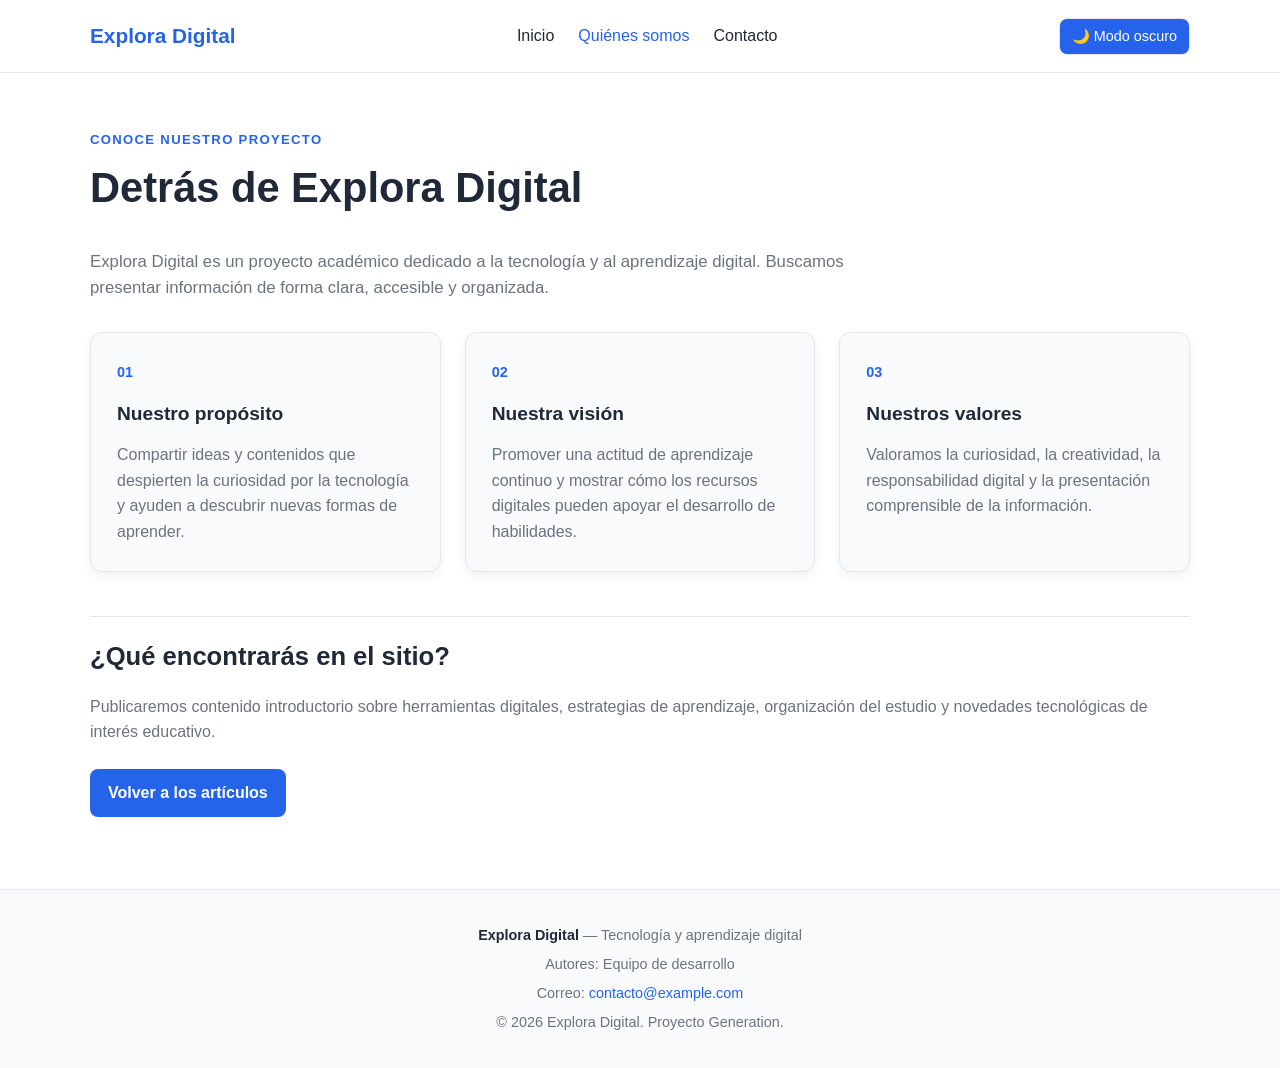
==== about.html @ 4997aa0a "AD-07-Explora Digital" ====
<!DOCTYPE html>
<html lang="es" data-theme="light">
<head>
  <meta charset="UTF-8">
  <meta name="viewport" content="width=device-width, initial-scale=1.0">
  <meta name="description" content="Conoce el propósito y los objetivos de Explora Digital.">
  <title>Quiénes somos | Explora Digital</title>
  <link rel="stylesheet" href="style.css">
  <script src="script.js" defer></script>
</head>
<body>
  <header>
    <nav aria-label="Navegación principal">
      <a href="index.html" class="logo">Explora Digital</a>

      <ul>
        <li><a href="index.html">Inicio</a></li>
        <li><a href="about.html" aria-current="page">Quiénes somos</a></li>
        <li><a href="contact.html">Contacto</a></li>
      </ul>

      <button
        id="theme-toggle"
        class="theme-toggle"
        type="button"
        aria-label="Activar modo oscuro"
      >🌙 Modo oscuro</button>
    </nav>
  </header>

  <main>
    <section class="about-section">
      <p class="eyebrow">Conoce nuestro proyecto</p>
      <h1>Detrás de Explora Digital</h1>

      <p class="page-intro">
        Explora Digital es un proyecto académico dedicado a la tecnología
        y al aprendizaje digital. Buscamos presentar información de forma
        clara, accesible y organizada.
      </p>

      <div class="about-grid">
        <article class="about-card">
          <span class="card-number">01</span>
          <h2>Nuestro propósito</h2>
          <p>
            Compartir ideas y contenidos que despierten la curiosidad
            por la tecnología y ayuden a descubrir nuevas formas de aprender.
          </p>
        </article>

        <article class="about-card">
          <span class="card-number">02</span>
          <h2>Nuestra visión</h2>
          <p>
            Promover una actitud de aprendizaje continuo y mostrar cómo
            los recursos digitales pueden apoyar el desarrollo de habilidades.
          </p>
        </article>

        <article class="about-card">
          <span class="card-number">03</span>
          <h2>Nuestros valores</h2>
          <p>
            Valoramos la curiosidad, la creatividad, la responsabilidad
            digital y la presentación comprensible de la información.
          </p>
        </article>
      </div>

      <section class="about-detail">
        <h2>¿Qué encontrarás en el sitio?</h2>
        <p>
          Publicaremos contenido introductorio sobre herramientas digitales,
          estrategias de aprendizaje, organización del estudio y novedades
          tecnológicas de interés educativo.
        </p>
        <a class="primary-link" href="index.html">Volver a los artículos</a>
      </section>
    </section>
  </main>

  <footer>
    <p><strong>Explora Digital</strong> — Tecnología y aprendizaje digital</p>
    <p>Autores: Equipo de desarrollo</p>
    <p>Correo: <a href="mailto:contacto@example.com">contacto@example.com</a></p>
    <p>&copy; 2026 Explora Digital. Proyecto Generation.</p>
  </footer>
</body>
</html>
---- style.css ----
/* ========================================
   1. VARIABLES DE COLOR Y TEMAS
   ======================================== */

:root {
  color-scheme: light;
  --color-fondo: #ffffff;
  --color-texto: #1f2937;
  --color-texto-secundario: #6b7280;
  --color-tarjeta: #f9fafb;
  --color-borde: #e5e7eb;
  --color-primario: #2563eb;
  --color-primario-hover: #1d4ed8;
  --color-header: rgba(255, 255, 255, 0.95);
  --color-footer: #f9fafb;
  --color-boton-texto: #ffffff;
  --sombra-tarjeta: 0 4px 12px rgba(0, 0, 0, 0.06);
}

html[data-theme="dark"] {
  color-scheme: dark;
  --color-fondo: #111827;
  --color-texto: #f3f4f6;
  --color-texto-secundario: #cbd5e1;
  --color-tarjeta: #1f2937;
  --color-borde: #374151;
  --color-primario: #93c5fd;
  --color-primario-hover: #bfdbfe;
  --color-header: rgba(17, 24, 39, 0.96);
  --color-footer: #1f2937;
  --color-boton-texto: #111827;
  --sombra-tarjeta: 0 4px 12px rgba(0, 0, 0, 0.2);
}

/* 2. ESTILOS GENERALES */

* {
  box-sizing: border-box;
}

html {
  scroll-behavior: smooth;
}

body {
  margin: 0;
  font-family: Arial, Helvetica, sans-serif;
  line-height: 1.6;
  background-color: var(--color-fondo);
  color: var(--color-texto);
  transition: background-color 0.25s ease, color 0.25s ease;
}

img {
  display: block;
  max-width: 100%;
  height: auto;
}

a {
  color: var(--color-primario);
  text-decoration: none;
}

a:hover {
  color: var(--color-primario-hover);
}

h1,
h2,
h3,
h4,
h5,
h6 {
  color: var(--color-texto);
  line-height: 1.25;
}

p {
  color: var(--color-texto-secundario);
}

button,
a {
  -webkit-tap-highlight-color: transparent;
}

/* 3. NAVEGACIÓN */

header {
  position: sticky;
  top: 0;
  z-index: 1000;
  background-color: var(--color-header);
  border-bottom: 1px solid var(--color-borde);
  backdrop-filter: blur(10px);
  transition: background-color 0.25s ease, border-color 0.25s ease;
}

nav {
  width: min(1100px, 92%);
  min-height: 72px;
  margin: 0 auto;
  display: flex;
  align-items: center;
  justify-content: space-between;
  gap: 20px;
}

.logo {
  color: var(--color-primario);
  font-size: 1.3rem;
  font-weight: 700;
  white-space: nowrap;
}

.logo:hover {
  color: var(--color-primario-hover);
}

nav ul {
  display: flex;
  align-items: center;
  gap: 24px;
  margin: 0;
  padding: 0;
  list-style: none;
}

nav ul a {
  color: var(--color-texto);
  font-weight: 500;
}

nav ul a:hover,
nav ul a[aria-current="page"] {
  color: var(--color-primario);
}

/* 4. BOTÓN DEL TEMA */

.theme-toggle {
  flex-shrink: 0;
  padding: 9px 12px;
  border: 1px solid var(--color-borde);
  border-radius: 8px;
  background-color: var(--color-primario);
  color: var(--color-boton-texto);
  font-family: inherit;
  font-size: 0.9rem;
  cursor: pointer;
  transition: background-color 0.2s ease, transform 0.2s ease;
}

.theme-toggle:hover {
  background-color: var(--color-primario-hover);
  transform: translateY(-1px);
}

.theme-toggle:focus-visible,
a:focus-visible {
  outline: 3px solid var(--color-primario);
  outline-offset: 3px;
}

/* 5. CONTENIDO Y PORTADA */

.hero,
.articles,
.learning-section,
.about-section,
.contact-section {
  width: min(1100px, 92%);
  margin-right: auto;
  margin-left: auto;
}

.hero {
  padding-top: 76px;
  padding-bottom: 64px;
  text-align: center;
}

.hero h1 {
  max-width: 800px;
  margin: 0 auto 20px;
  font-size: clamp(2.2rem, 5vw, 3.6rem);
  letter-spacing: -1px;
}

.hero > p:not(.eyebrow) {
  max-width: 700px;
  margin: 0 auto 28px;
  font-size: 1.1rem;
}

.eyebrow {
  margin: 0 0 12px;
  color: var(--color-primario);
  font-size: 0.82rem;
  font-weight: 700;
  letter-spacing: 0.1em;
  text-transform: uppercase;
}

.primary-link {
  display: inline-block;
  margin-top: 8px;
  padding: 11px 18px;
  border-radius: 8px;
  background-color: var(--color-primario);
  color: var(--color-boton-texto);
  font-weight: 600;
  transition: transform 0.2s ease, opacity 0.2s ease;
}

.primary-link:hover {
  color: var(--color-boton-texto);
  opacity: 0.88;
  transform: translateY(-2px);
}

/* 6. ARTÍCULOS */

.articles {
  padding-top: 20px;
  padding-bottom: 72px;
}

.articles > h2,
.about-section > h1,
.contact-section > h1 {
  margin-top: 0;
  font-size: clamp(1.8rem, 4vw, 2.6rem);
}

.section-intro,
.page-intro {
  max-width: 760px;
  margin: 0 0 30px;
  font-size: 1.05rem;
}

.article-grid,
.about-grid,
.contact-grid {
  display: grid;
  grid-template-columns: repeat(3, minmax(0, 1fr));
  gap: 24px;
}

.article-card,
.about-card,
.contact-card {
  overflow: hidden;
  border: 1px solid var(--color-borde);
  border-radius: 12px;
  background-color: var(--color-tarjeta);
  box-shadow: var(--sombra-tarjeta);
  transition: background-color 0.25s ease, border-color 0.25s ease,
    transform 0.2s ease, box-shadow 0.2s ease;
}

.article-card:hover,
.about-card:hover,
.contact-card:hover {
  transform: translateY(-4px);
}

.article-card img {
  width: 100%;
  height: 210px;
  object-fit: cover;
}

.article-content {
  padding: 22px;
}

.article-category {
  margin-top: 0;
  margin-bottom: 8px;
  color: var(--color-primario);
  font-size: 0.8rem;
  font-weight: 700;
  letter-spacing: 0.08em;
  text-transform: uppercase;
}

.article-content h3,
.about-card h2,
.contact-card h2 {
  margin-top: 0;
  margin-bottom: 12px;
  font-size: 1.2rem;
}

.article-content p:not(.article-category) {
  margin-bottom: 18px;
}

.article-content a {
  font-weight: 600;
}

/* 7. SECCIÓN INFERIOR DE INICIO */

.learning-section {
  margin-bottom: 72px;
  padding: 34px;
  border: 1px solid var(--color-borde);
  border-radius: 14px;
  background-color: var(--color-tarjeta);
}

.learning-section h2 {
  margin-top: 0;
  font-size: clamp(1.5rem, 3vw, 2rem);
}

.learning-section p:last-child {
  max-width: 800px;
  margin-bottom: 0;
}

/* 8. QUIÉNES SOMOS */

.about-section {
  padding-top: 56px;
  padding-bottom: 72px;
}

.about-card {
  padding: 26px;
}

.card-number {
  display: inline-block;
  margin-bottom: 18px;
  color: var(--color-primario);
  font-size: 0.9rem;
  font-weight: 700;
}

.about-card p {
  margin-bottom: 0;
}

.about-detail {
  margin-top: 44px;
  padding-top: 24px;
  border-top: 1px solid var(--color-borde);
}

.about-detail h2,
.contact-note h2 {
  margin-top: 0;
  font-size: 1.6rem;
}

/* 9. CONTACTO */

.contact-section {
  padding-top: 56px;
  padding-bottom: 72px;
}

.contact-card {
  padding: 26px;
}

.contact-icon {
  margin-bottom: 16px;
  font-size: 1.8rem;
}

.contact-card p {
  margin-bottom: 12px;
}

.contact-card a {
  overflow-wrap: anywhere;
  font-weight: 600;
}

.contact-value {
  color: var(--color-texto);
  font-weight: 600;
}

.contact-note {
  margin-top: 42px;
  padding-top: 24px;
  border-top: 1px solid var(--color-borde);
}

/* 10. FOOTER */

footer {
  padding: 28px 4%;
  border-top: 1px solid var(--color-borde);
  background-color: var(--color-footer);
  text-align: center;
  transition: background-color 0.25s ease, border-color 0.25s ease;
}

footer p {
  margin: 6px 0;
  color: var(--color-texto-secundario);
  font-size: 0.9rem;
}

footer strong {
  color: var(--color-texto);
}

/* 11. DISEÑO RESPONSIVE */

@media (max-width: 900px) {
  .article-grid,
  .about-grid,
  .contact-grid {
    grid-template-columns: repeat(2, minmax(0, 1fr));
  }

  nav {
    flex-wrap: wrap;
    padding-top: 12px;
    padding-bottom: 12px;
  }
}

@media (max-width: 620px) {
  nav {
    justify-content: center;
    gap: 12px;
  }

  .logo {
    width: 100%;
    text-align: center;
  }

  nav ul {
    width: 100%;
    justify-content: center;
    flex-wrap: wrap;
    gap: 10px 18px;
  }

  .theme-toggle {
    font-size: 0.85rem;
  }

  .hero {
    padding-top: 48px;
    padding-bottom: 40px;
  }

  .article-grid,
  .about-grid,
  .contact-grid {
    grid-template-columns: 1fr;
  }

  .articles,
  .about-section,
  .contact-section {
    padding-top: 36px;
    padding-bottom: 48px;
  }

  .learning-section {
    margin-bottom: 48px;
    padding: 24px;
  }
}

/* Reducir animaciones si el visitante lo prefiere */

@media (prefers-reduced-motion: reduce) {
  *,
  *::before,
  *::after {
    scroll-behavior: auto !important;
    transition-duration: 0.01ms !important;
  }
}
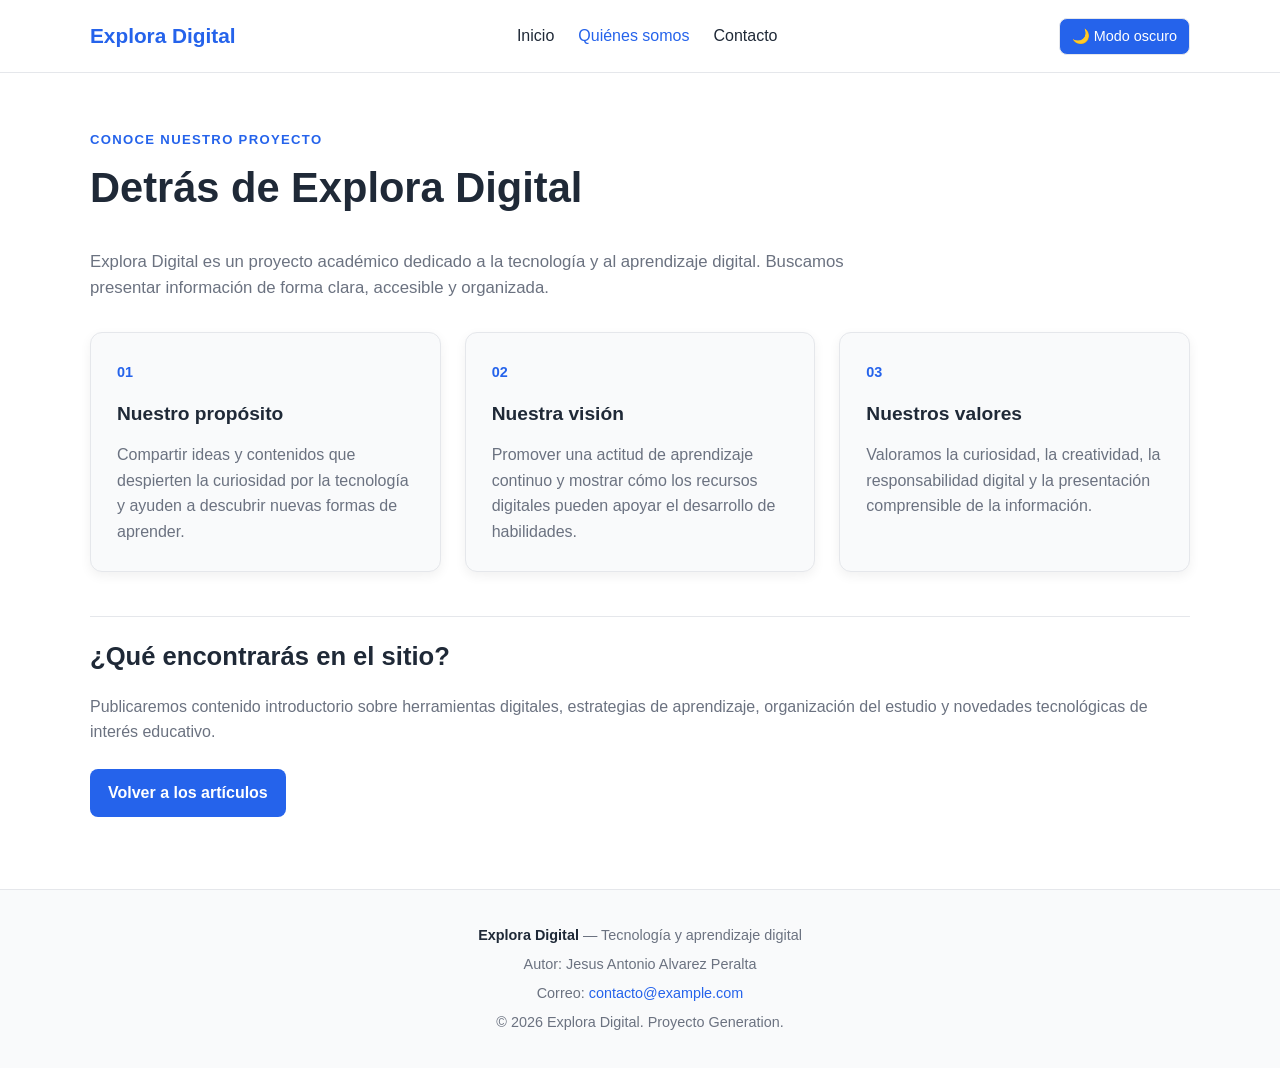
==== commit aa34059a: "Ordena proyecto y agrega README" ====
--- a/about.html
+++ b/about.html
@@ -83,7 +83,7 @@
 
   <footer>
     <p><strong>Explora Digital</strong> — Tecnología y aprendizaje digital</p>
-    <p>Autores: Equipo de desarrollo</p>
+    <p>Autor: Jesus Antonio Alvarez Peralta</p>
     <p>Correo: <a href="mailto:contacto@example.com">contacto@example.com</a></p>
     <p>&copy; 2026 Explora Digital. Proyecto Generation.</p>
   </footer>
